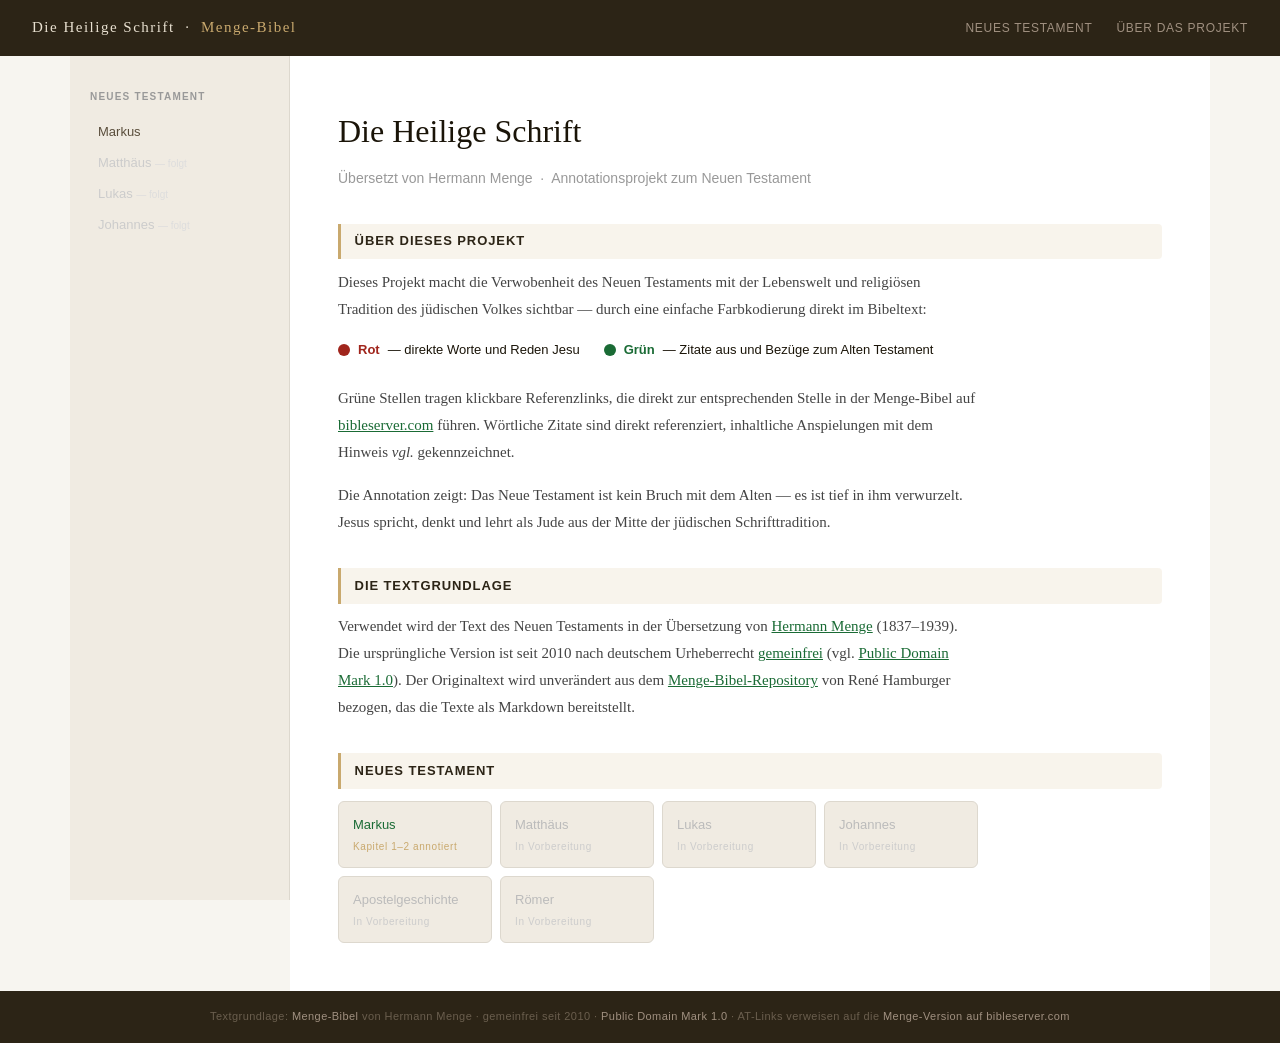
==== index.html @ 8e04f8ec "Update translation and copyright information in index.html" ====
<!DOCTYPE html>
<html lang="de">
<head>
  <meta charset="UTF-8">
  <meta name="viewport" content="width=device-width, initial-scale=1.0">
  <title>Menge-Bibel — Annotationsprojekt</title>
  <link rel="stylesheet" href="style.css">
</head>
<body>

<header class="site-header">
  <a class="site-title" href="index.html">Die Heilige Schrift &nbsp;·&nbsp; <em>Menge-Bibel</em></a>
  <nav class="site-nav">
    <a href="#neues-testament">Neues Testament</a>
    <a href="#ueber">Über das Projekt</a>
  </nav>
</header>

<div class="layout">

  <aside class="sidebar-nav">
    <h4>Neues Testament</h4>
    <ul class="book-list">
      <li><a href="kapitel.html?buch=markus&kapitel=1">Markus</a></li>
      <li style="color:#ccc; font-family:-apple-system,sans-serif; font-size:13px; padding:4px 8px;">Matthäus <span style="font-size:10px; color:#ddd;">— folgt</span></li>
      <li style="color:#ccc; font-family:-apple-system,sans-serif; font-size:13px; padding:4px 8px;">Lukas <span style="font-size:10px; color:#ddd;">— folgt</span></li>
      <li style="color:#ccc; font-family:-apple-system,sans-serif; font-size:13px; padding:4px 8px;">Johannes <span style="font-size:10px; color:#ddd;">— folgt</span></li>
    </ul>
  </aside>

  <main class="index-content">

    <h1>Die Heilige Schrift</h1>
    <p class="untertitel">Übersetzt von Hermann Menge &nbsp;·&nbsp; Annotationsprojekt zum Neuen Testament</p>

    <div class="abschnitt-kopf" id="ueber">Über dieses Projekt</div>

    <p>Dieses Projekt macht die Verwobenheit des Neuen Testaments mit der Lebenswelt
    und religiösen Tradition des jüdischen Volkes sichtbar — durch eine einfache
    Farbkodierung direkt im Bibeltext:</p>

    <div style="display:flex; gap:1.5rem; flex-wrap:wrap; margin:1rem 0 1.5rem; font-family:-apple-system,sans-serif; font-size:13px;">
      <span style="display:flex; align-items:center; gap:8px;">
        <span style="width:12px;height:12px;border-radius:50%;background:#a0251c;flex-shrink:0;"></span>
        <strong style="color:#a0251c;">Rot</strong> — direkte Worte und Reden Jesu
      </span>
      <span style="display:flex; align-items:center; gap:8px;">
        <span style="width:12px;height:12px;border-radius:50%;background:#1a6b35;flex-shrink:0;"></span>
        <strong style="color:#1a6b35;">Grün</strong> — Zitate aus und Bezüge zum Alten Testament
      </span>
    </div>

    <p>Grüne Stellen tragen klickbare Referenzlinks, die direkt zur entsprechenden
    Stelle in der Menge-Bibel auf
    <a href="https://www.bibleserver.com/MENG" target="_blank">bibleserver.com</a>
    führen. Wörtliche Zitate sind direkt referenziert, inhaltliche Anspielungen
    mit dem Hinweis <em>vgl.</em> gekennzeichnet.</p>

    <p>Die Annotation zeigt: Das Neue Testament ist kein Bruch mit dem Alten —
    es ist tief in ihm verwurzelt. Jesus spricht, denkt und lehrt als Jude
    aus der Mitte der jüdischen Schrifttradition.</p>

    <div class="abschnitt-kopf">Die Textgrundlage</div>

    <p>Verwendet wird der Text des Neuen Testaments in der Übersetzung von
    <a href="https://de.wikipedia.org/wiki/Hermann_Menge#Die_Menge-Bibel" target="_blank">Hermann Menge</a>
    (1837–1939). Die ursprüngliche Version ist seit 2010 nach deutschem Urheberrecht
    <a href="https://help.eduki.com/hc/de/articles/4403780887058-Welche-Bibeltexte-darf-ich-in-meinen-Materialien-verwenden" target="_blank">gemeinfrei</a>
    (vgl. <a href="https://creativecommons.org/publicdomain/mark/1.0/deed.de" target="_blank">Public Domain Mark 1.0</a>).
    Der Originaltext wird unverändert aus dem
    <a href="https://github.com/renehamburger/Menge-Bibel" target="_blank">Menge-Bibel-Repository</a>
    von René Hamburger bezogen, das die Texte als Markdown bereitstellt.</p>

    <div class="abschnitt-kopf" id="neues-testament">Neues Testament</div>

    <div class="buch-grid">
      <a class="buch-karte" href="kapitel.html?buch=markus&kapitel=1">
        Markus
        <span>Kapitel 1–2 annotiert</span>
      </a>
      <div class="buch-karte bald">
        Matthäus
        <span>In Vorbereitung</span>
      </div>
      <div class="buch-karte bald">
        Lukas
        <span>In Vorbereitung</span>
      </div>
      <div class="buch-karte bald">
        Johannes
        <span>In Vorbereitung</span>
      </div>
      <div class="buch-karte bald">
        Apostelgeschichte
        <span>In Vorbereitung</span>
      </div>
      <div class="buch-karte bald">
        Römer
        <span>In Vorbereitung</span>
      </div>
    </div>

  </main>

</div>

<footer class="site-footer">
  Textgrundlage: <a href="https://github.com/renehamburger/Menge-Bibel" target="_blank">Menge-Bibel</a>
  von Hermann Menge · gemeinfrei seit 2010 ·
  <a href="https://creativecommons.org/publicdomain/mark/1.0/deed.de" target="_blank">Public Domain Mark 1.0</a>
  · AT-Links verweisen auf die
  <a href="https://www.bibleserver.com/MENG" target="_blank">Menge-Version auf bibleserver.com</a>
</footer>

</body>
</html>
---- style.css ----
/* ============================================================
   Menge-Bibel Annotationsprojekt — Zentrales Stylesheet
   Farben hier ändern wirkt auf alle Seiten gleichzeitig.
   ============================================================ */

/* --- Grundfarben & Annotationen --- */
:root {
  --farbe-jesus:       #a0251c;
  --farbe-jesus-bg:    rgba(160, 37, 28, 0.07);
  --farbe-ot:          #1a6b35;
  --farbe-ot-bg:       rgba(26, 107, 53, 0.06);
  --farbe-seite:       #f7f5f0;
  --farbe-header:      #2c2416;
  --farbe-header-text: #e8e0d0;
  --farbe-gold:        #c9a96e;
  --farbe-text:        #1a1408;
  --farbe-sidebar:     #f0ebe2;
  --farbe-border:      #ddd8ce;
  --schrift-text:      Georgia, 'Times New Roman', serif;
  --schrift-ui:        -apple-system, BlinkMacSystemFont, 'Segoe UI', sans-serif;
}

/* --- Reset --- */
*, *::before, *::after { box-sizing: border-box; margin: 0; padding: 0; }
html { scroll-behavior: smooth; }
body {
  background: var(--farbe-seite);
  color: var(--farbe-text);
  font-family: var(--schrift-text);
  font-size: 16px;
  line-height: 1.7;
}

/* --- Header --- */
.site-header {
  background: var(--farbe-header);
  color: var(--farbe-header-text);
  padding: 0 2rem;
  height: 56px;
  display: flex;
  align-items: center;
  justify-content: space-between;
  position: sticky;
  top: 0;
  z-index: 100;
}
.site-title {
  font-family: var(--schrift-text);
  font-size: 15px;
  font-weight: normal;
  letter-spacing: 0.1em;
  color: var(--farbe-header-text);
  text-decoration: none;
}
.site-title em { color: var(--farbe-gold); font-style: normal; }
.site-nav { display: flex; gap: 1.5rem; }
.site-nav a {
  font-family: var(--schrift-ui);
  font-size: 12px;
  color: #a09080;
  text-decoration: none;
  letter-spacing: 0.06em;
  text-transform: uppercase;
}
.site-nav a:hover { color: var(--farbe-header-text); }

/* --- Layout --- */
.layout {
  display: grid;
  grid-template-columns: 220px 1fr 200px;
  max-width: 1140px;
  margin: 0 auto;
  min-height: calc(100vh - 56px - 52px);
}

/* --- Linke Sidebar (Buchnavigation) --- */
.sidebar-nav {
  background: var(--farbe-sidebar);
  border-right: 1px solid var(--farbe-border);
  padding: 2rem 1.25rem;
  position: sticky;
  top: 56px;
  height: calc(100vh - 56px);
  overflow-y: auto;
}
.sidebar-nav h4 {
  font-family: var(--schrift-ui);
  font-size: 10px;
  letter-spacing: 0.12em;
  text-transform: uppercase;
  color: #999;
  margin-bottom: 0.75rem;
  margin-top: 1.25rem;
}
.sidebar-nav h4:first-child { margin-top: 0; }
.book-list { list-style: none; }
.book-list li { margin-bottom: 1px; }
.book-list a {
  font-family: var(--schrift-ui);
  font-size: 13px;
  color: #5a4e3c;
  text-decoration: none;
  display: block;
  padding: 4px 8px;
  border-radius: 4px;
}
.book-list a:hover { background: #e0d8cc; }
.book-list a.aktiv {
  background: var(--farbe-header);
  color: var(--farbe-header-text);
}
.kapitel-liste {
  list-style: none;
  padding-left: 12px;
  margin: 2px 0 4px;
}
.kapitel-liste a {
  font-size: 12px;
  color: #999;
  padding: 2px 8px;
}
.kapitel-liste a:hover { background: #e0d8cc; color: #5a4e3c; }
.kapitel-liste a.aktiv {
  background: rgba(201,169,110,0.15);
  color: #5a4e3c;
  font-weight: 500;
}

/* --- Hauptinhalt (Kapitelseite) --- */
.main-content {
  background: #fff;
  padding: 2.5rem 3rem;
  border-right: 1px solid var(--farbe-border);
  max-width: 720px;
}

.kapitel-header {
  margin-bottom: 2rem;
  padding-bottom: 1.5rem;
  border-bottom: 1px solid var(--farbe-border);
}
.kapitel-label {
  font-family: var(--schrift-ui);
  font-size: 11px;
  letter-spacing: 0.1em;
  text-transform: uppercase;
  color: var(--farbe-gold);
  margin-bottom: 0.4rem;
}
.kapitel-titel {
  font-size: 26px;
  font-weight: normal;
  color: var(--farbe-text);
  line-height: 1.3;
  margin-bottom: 0.4rem;
}
.kapitel-untertitel {
  font-family: var(--schrift-ui);
  font-size: 13px;
  color: #999;
  font-style: italic;
}

/* --- Legende --- */
.legende {
  display: flex;
  gap: 1.5rem;
  flex-wrap: wrap;
  padding: 0.5rem 0.9rem;
  background: #faf8f4;
  border: 1px solid var(--farbe-border);
  border-radius: 6px;
  margin-bottom: 2rem;
  font-family: var(--schrift-ui);
  font-size: 12px;
  color: #666;
}
.legende span { display: flex; align-items: center; gap: 6px; }
.punkt { width: 9px; height: 9px; border-radius: 50%; display: inline-block; flex-shrink: 0; }
.punkt-rot   { background: var(--farbe-jesus); }
.punkt-gruen { background: var(--farbe-ot); }

/* --- Bibeltext --- */
.bibeltext {
  font-size: 16px;
  line-height: 2;
  color: var(--farbe-text);
}
.bibeltext p { margin-bottom: 0.9rem; }

/* --- Abschnittsüberschriften (Kapitel + Index, einheitlich) --- */
.abschnitt-kopf {
  font-family: var(--schrift-ui);
  font-size: 13px;
  font-weight: 700;
  letter-spacing: 0.07em;
  text-transform: uppercase;
  color: var(--farbe-header);
  margin: 2rem 0 0.6rem;
  padding: 0.55rem 0.85rem;
  background: rgba(201, 169, 110, 0.13);
  border-left: 3px solid var(--farbe-gold);
  border-radius: 0 4px 4px 0;
  line-height: 1.4;
}
.abschnitt-titel {
  font-family: var(--schrift-ui);
  font-size: 14px;
  font-weight: 600;
  font-style: normal;
  color: #4a3f2f;
  margin: 2rem 0 0.5rem;
  padding: 0.35rem 0 0.35rem 0.85rem;
  border-left: 2px solid var(--farbe-gold);
  line-height: 1.4;
}

/* --- Versnummer --- */
.vn {
  font-family: var(--schrift-ui);
  font-size: 10px;
  font-weight: 600;
  vertical-align: super;
  color: #ccc;
  margin-right: 1px;
  user-select: none;
}

/* --- Fußnoten-Tooltip ---
   Kleine hochgestellte Markierung im Text; Tooltip via title-Attribut.
   Der Browser zeigt den title-Text beim Hover als nativen Tooltip.
   cursor:help signalisiert dem Leser, dass hier mehr Information wartet.
   ----------------------------------------------------------------- */
.fn {
  font-family: var(--schrift-ui);
  font-size: 10px;
  font-weight: 600;
  vertical-align: super;
  color: var(--farbe-gold);
  cursor: help;
  margin: 0 1px;
  user-select: none;
  border-bottom: 1px dotted var(--farbe-gold);
}

/* --- Farbmarkierungen --- */
.jesus {
  color: var(--farbe-jesus);
  background: var(--farbe-jesus-bg);
  border-radius: 2px;
  padding: 0 1px;
}
.at {
  color: var(--farbe-ot);
  background: var(--farbe-ot-bg);
  border-radius: 2px;
  padding: 0 1px;
}
.at a {
  color: var(--farbe-ot);
  font-family: var(--schrift-ui);
  font-size: 11px;
  text-decoration: none;
  border-bottom: 1px dotted var(--farbe-ot);
  margin-left: 3px;
  white-space: nowrap;
}
.at a:hover { border-bottom-style: solid; }

/* --- Rechte Sidebar (Inhaltsverzeichnis) --- */
.sidebar-toc {
  padding: 2rem 1.25rem;
  position: sticky;
  top: 56px;
  height: calc(100vh - 56px);
  overflow-y: auto;
}
.sidebar-toc h4 {
  font-family: var(--schrift-ui);
  font-size: 10px;
  letter-spacing: 0.12em;
  text-transform: uppercase;
  color: #999;
  margin-bottom: 0.75rem;
}
.toc-liste { list-style: none; }
.toc-liste li { margin-bottom: 4px; }
.toc-liste a {
  font-family: var(--schrift-ui);
  font-size: 12px;
  color: #999;
  text-decoration: none;
  display: block;
  line-height: 1.4;
  padding: 2px 0;
}
.toc-liste a:hover { color: var(--farbe-text); }
.toc-liste a.aktiv { color: var(--farbe-gold); }

.kapitel-nav {
  display: flex;
  gap: 8px;
  margin-top: 1.5rem;
}
.kapitel-nav a {
  font-family: var(--schrift-ui);
  font-size: 12px;
  color: #888;
  text-decoration: none;
  padding: 5px 10px;
  border: 1px solid var(--farbe-border);
  border-radius: 4px;
  background: #fff;
}
.kapitel-nav a:hover { background: var(--farbe-sidebar); }

/* --- Footer --- */
.site-footer {
  background: var(--farbe-header);
  color: #6a5e4e;
  text-align: center;
  padding: 1rem 2rem;
  font-family: var(--schrift-ui);
  font-size: 11px;
  letter-spacing: 0.04em;
  line-height: 1.8;
}
.site-footer a { color: #a09080; text-decoration: none; }
.site-footer a:hover { color: var(--farbe-header-text); }

/* --- Index-Seite --- */
.index-content {
  background: #fff;
  padding: 3rem;
  grid-column: 2 / 4;
}
.index-content h1 {
  font-size: 32px;
  font-weight: normal;
  margin-bottom: 0.5rem;
  color: var(--farbe-text);
}
.index-content .untertitel {
  font-family: var(--schrift-ui);
  font-size: 14px;
  color: #999;
  margin-bottom: 2rem;
}
.index-content p {
  font-size: 15px;
  line-height: 1.8;
  color: #444;
  max-width: 640px;
  margin-bottom: 1rem;
}
.index-content a { color: var(--farbe-ot); }
.buch-grid {
  display: grid;
  grid-template-columns: repeat(auto-fill, minmax(140px, 1fr));
  gap: 8px;
  margin-top: 0.75rem;
  max-width: 640px;
}
.buch-karte {
  display: block;
  padding: 12px 14px;
  background: var(--farbe-sidebar);
  border: 1px solid var(--farbe-border);
  border-radius: 6px;
  text-decoration: none;
  font-family: var(--schrift-ui);
  font-size: 13px;
  color: #5a4e3c;
}
.buch-karte:hover { background: #e0d8cc; }
.buch-karte.bald {
  color: #bbb;
  cursor: default;
  pointer-events: none;
}
.buch-karte span {
  display: block;
  font-size: 10px;
  color: var(--farbe-gold);
  margin-top: 2px;
  letter-spacing: 0.06em;
}
.buch-karte.bald span { color: #ccc; }

/* --- Responsive --- */
@media (max-width: 900px) {
  .layout { grid-template-columns: 1fr; }
  .sidebar-nav, .sidebar-toc { display: none; }
  .main-content { padding: 1.5rem; border: none; }
  .index-content { grid-column: 1; padding: 1.5rem; }
}
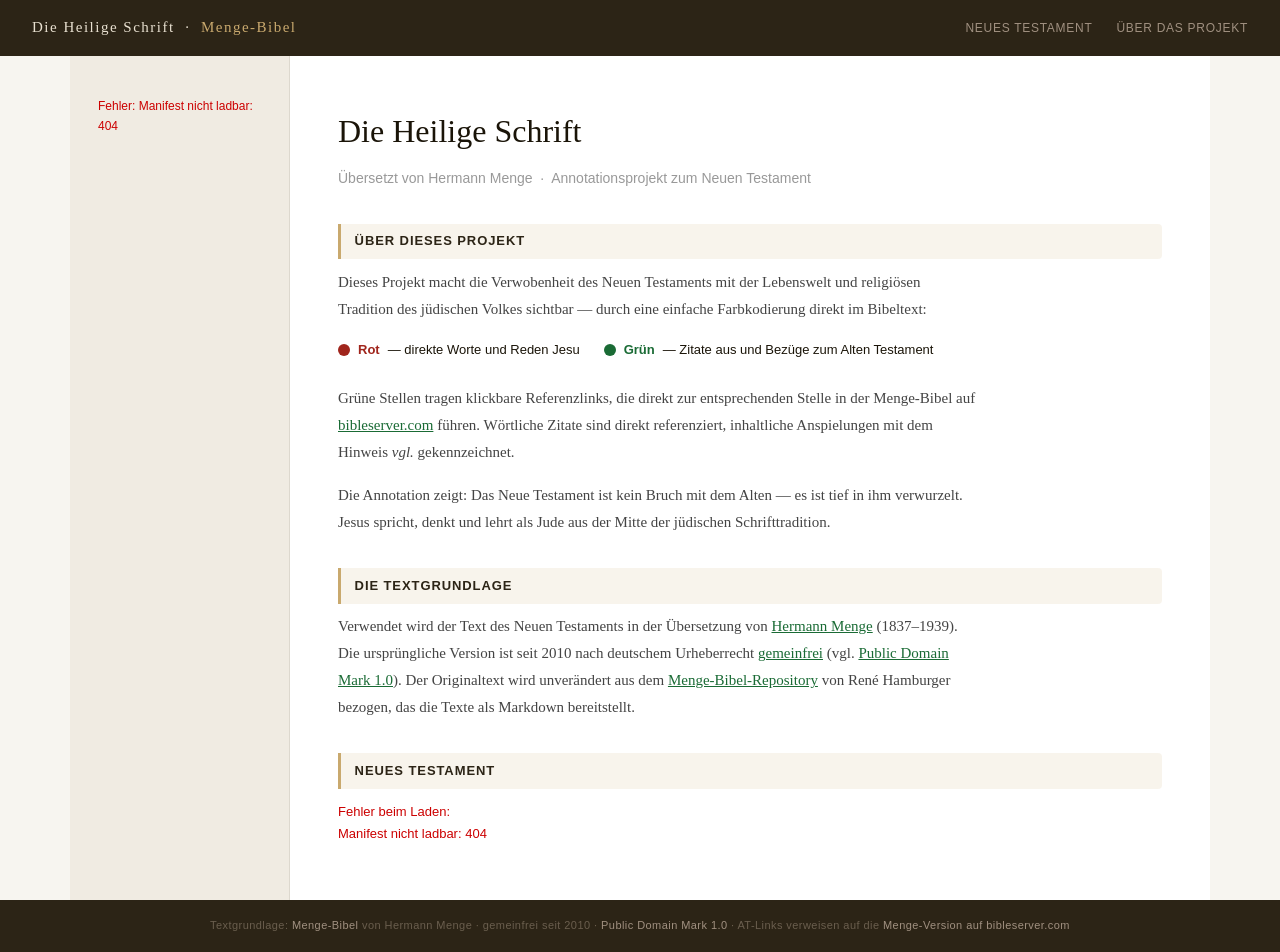
==== commit b6d151f2: "Dynamic book lists from available annotations" ====
--- a/index.html
+++ b/index.html
@@ -18,14 +18,8 @@
 
 <div class="layout">
 
-  <aside class="sidebar-nav">
-    <h4>Neues Testament</h4>
-    <ul class="book-list">
-      <li><a href="kapitel.html?buch=markus&kapitel=1">Markus</a></li>
-      <li style="color:#ccc; font-family:-apple-system,sans-serif; font-size:13px; padding:4px 8px;">Matthäus <span style="font-size:10px; color:#ddd;">— folgt</span></li>
-      <li style="color:#ccc; font-family:-apple-system,sans-serif; font-size:13px; padding:4px 8px;">Lukas <span style="font-size:10px; color:#ddd;">— folgt</span></li>
-      <li style="color:#ccc; font-family:-apple-system,sans-serif; font-size:13px; padding:4px 8px;">Johannes <span style="font-size:10px; color:#ddd;">— folgt</span></li>
-    </ul>
+  <aside class="sidebar-nav" id="sidebar-nav">
+    <div style="font-family:var(--schrift-ui);font-size:13px;color:#bbb;padding:8px;">Lädt…</div>
   </aside>
 
   <main class="index-content">
@@ -73,31 +67,8 @@
 
     <div class="abschnitt-kopf" id="neues-testament">Neues Testament</div>
 
-    <div class="buch-grid">
-      <a class="buch-karte" href="kapitel.html?buch=markus&kapitel=1">
-        Markus
-        <span>Kapitel 1–2 annotiert</span>
-      </a>
-      <div class="buch-karte bald">
-        Matthäus
-        <span>In Vorbereitung</span>
-      </div>
-      <div class="buch-karte bald">
-        Lukas
-        <span>In Vorbereitung</span>
-      </div>
-      <div class="buch-karte bald">
-        Johannes
-        <span>In Vorbereitung</span>
-      </div>
-      <div class="buch-karte bald">
-        Apostelgeschichte
-        <span>In Vorbereitung</span>
-      </div>
-      <div class="buch-karte bald">
-        Römer
-        <span>In Vorbereitung</span>
-      </div>
+    <div class="buch-grid" id="buch-grid">
+      <div style="font-family:var(--schrift-ui);font-size:13px;color:#bbb;">Lädt…</div>
     </div>
 
   </main>
@@ -112,5 +83,82 @@
   <a href="https://www.bibleserver.com/MENG" target="_blank">Menge-Version auf bibleserver.com</a>
 </footer>
 
+<script>
+// NT-Bücher in kanonischer Reihenfolge — alle, die noch nicht im Manifest sind,
+// erscheinen als "In Vorbereitung"-Karten im Grid (aber nicht in der Sidebar).
+const NT_KANON = [
+  "Matthäus", "Markus", "Lukas", "Johannes", "Apostelgeschichte",
+  "Römer", "1. Korinther", "2. Korinther", "Galater", "Epheser",
+  "Philipper", "Kolosser", "1. Thessalonicher", "2. Thessalonicher",
+  "1. Timotheus", "2. Timotheus", "Titus", "Philemon",
+  "Hebräer", "Jakobus", "1. Petrus", "2. Petrus",
+  "1. Johannes", "2. Johannes", "3. Johannes", "Judas", "Offenbarung"
+];
+
+async function ladeIndex() {
+  try {
+    const res = await fetch("annotationen/manifest.json");
+    if (!res.ok) throw new Error(`Manifest nicht ladbar: ${res.status}`);
+    const manifest = await res.json();
+
+    // Lookup: Buch-Name → Manifest-Eintrag (für schnellen Zugriff im Grid)
+    const verfuegbar = {};
+    for (const b of manifest.buecher) {
+      verfuegbar[b.name] = b;
+    }
+
+    // ── Sidebar: nur verfügbare Bücher, in Manifest-Reihenfolge ──
+    let sidebarHtml = '<h4>Neues Testament</h4><ul class="book-list">';
+    for (const buch of manifest.buecher) {
+      const erstesKapitel = buch.kapitel[0];
+      sidebarHtml += `<li><a href="kapitel.html?buch=${buch.id}&kapitel=${erstesKapitel}">${buch.name}</a></li>`;
+    }
+    sidebarHtml += '</ul>';
+    document.getElementById("sidebar-nav").innerHTML = sidebarHtml;
+
+    // ── Buch-Grid: verfügbare Bücher in Manifest-Reihenfolge, dann Rest als "bald" ──
+    // Reihenfolge: erst alle Manifest-Bücher, dann NT-Kanon-Rest (noch nicht im Manifest)
+    let gridHtml = '';
+
+    // Verfügbare Bücher (exakt in Manifest-Reihenfolge)
+    for (const buch of manifest.buecher) {
+      const erstesKapitel = buch.kapitel[0];
+      const letztes = buch.kapitel[buch.kapitel.length - 1];
+      const anzahl = buch.kapitel.length;
+      const label = anzahl === 1
+        ? `Kapitel ${erstesKapitel} annotiert`
+        : `Kapitel ${erstesKapitel}–${letztes} annotiert`;
+      gridHtml += `
+        <a class="buch-karte" href="kapitel.html?buch=${buch.id}&kapitel=${erstesKapitel}">
+          ${buch.name}
+          <span>${label}</span>
+        </a>`;
+    }
+
+    // Noch nicht verfügbare NT-Bücher (in kanonischer Reihenfolge)
+    for (const name of NT_KANON) {
+      if (!verfuegbar[name]) {
+        gridHtml += `
+        <div class="buch-karte bald">
+          ${name}
+          <span>In Vorbereitung</span>
+        </div>`;
+      }
+    }
+
+    document.getElementById("buch-grid").innerHTML = gridHtml;
+
+  } catch (err) {
+    document.getElementById("sidebar-nav").innerHTML =
+      `<div style="font-family:var(--schrift-ui);font-size:12px;color:#c00;padding:8px;">Fehler: ${err.message}</div>`;
+    document.getElementById("buch-grid").innerHTML =
+      `<div style="font-family:var(--schrift-ui);font-size:13px;color:#c00;">Fehler beim Laden: ${err.message}</div>`;
+    console.error(err);
+  }
+}
+
+ladeIndex();
+</script>
+
 </body>
 </html>
--- a/style.css
+++ b/style.css
@@ -233,7 +233,7 @@
    ----------------------------------------------------------------- */
 .fn {
   font-family: var(--schrift-ui);
-  font-size: 10px;
+  font-size: 16px;
   font-weight: 600;
   vertical-align: super;
   color: var(--farbe-gold);
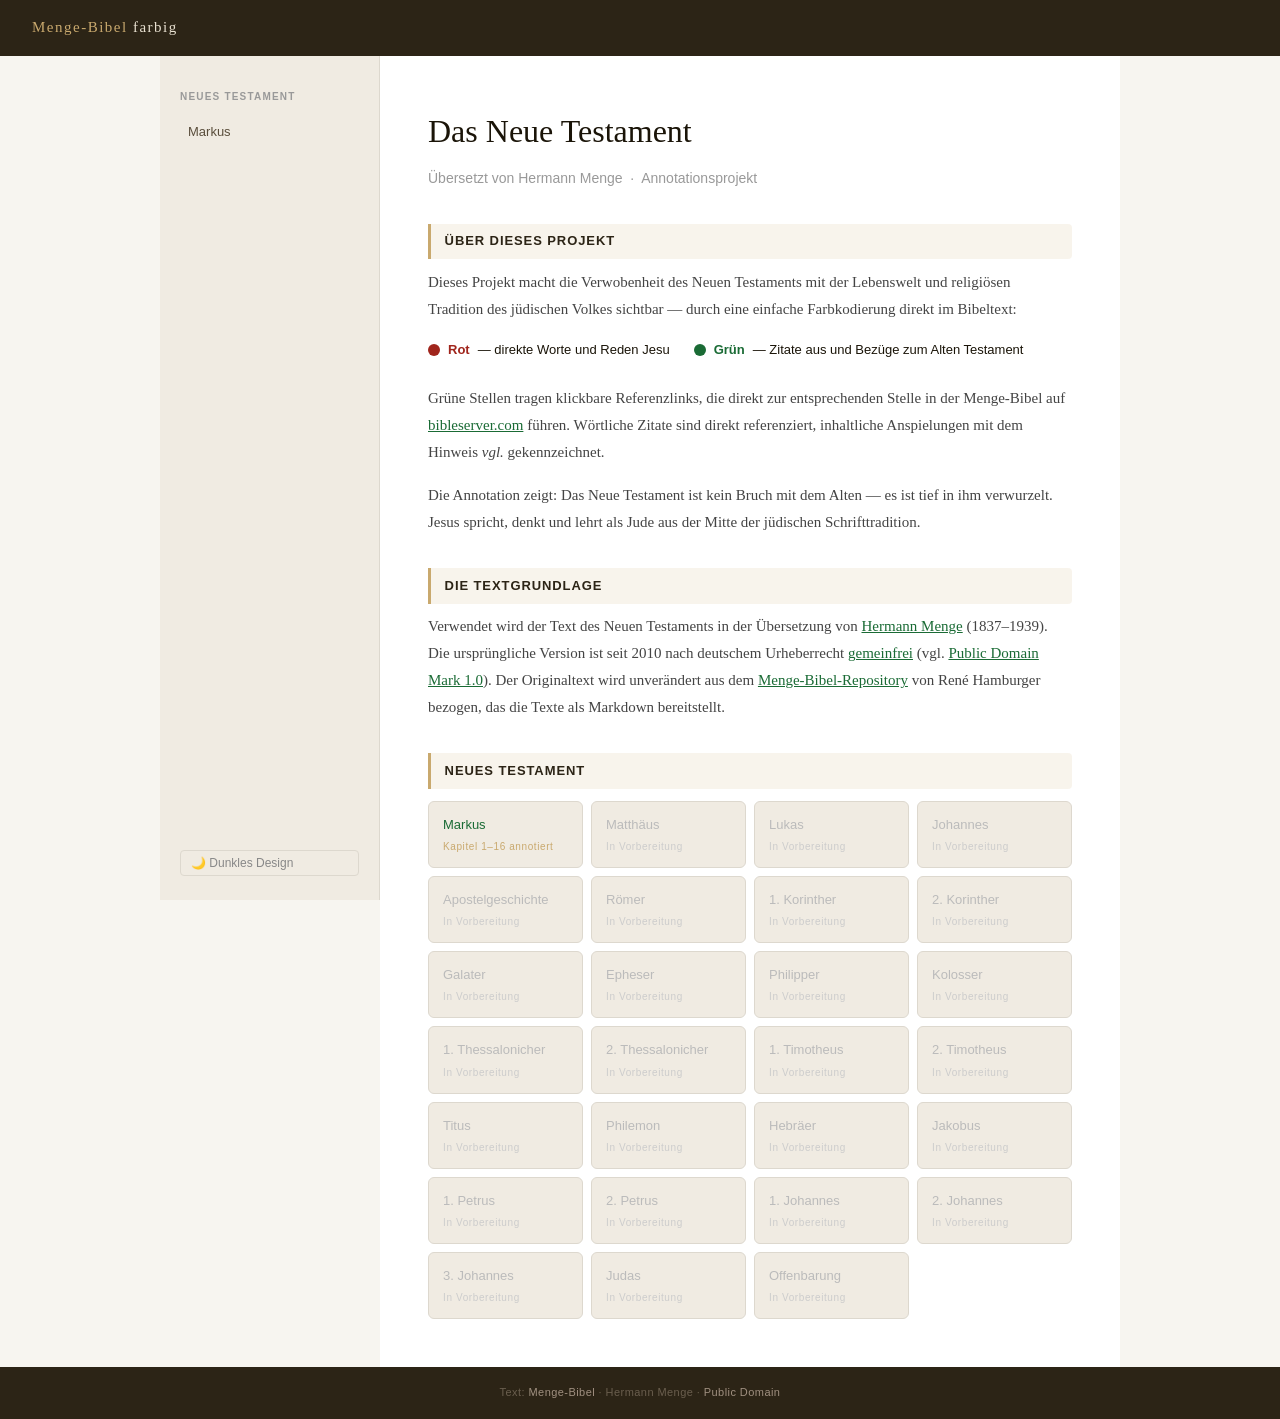
==== commit 7cc56250: "feat(ui): warm-refined redesign mit Dark Mode und Mobile-Support - 2-spaltiges Layout (rechte TOC-Si" ====
--- a/index.html
+++ b/index.html
@@ -9,12 +9,13 @@
 <body>
 
 <header class="site-header">
-  <a class="site-title" href="index.html">Die Heilige Schrift &nbsp;·&nbsp; <em>Menge-Bibel</em></a>
-  <nav class="site-nav">
-    <a href="#neues-testament">Neues Testament</a>
-    <a href="#ueber">Über das Projekt</a>
-  </nav>
+  <a class="site-title" href="index.html"><em>Menge-Bibel</em> farbig</a>
+  <div class="header-mobile-actions">
+    <button class="hamburger-btn" onclick="toggleSidebar()" aria-label="Navigation">☰</button>
+    <button class="theme-btn-mobile" onclick="toggleTheme()" aria-label="Design umschalten">☀️</button>
+  </div>
 </header>
+<div class="sidebar-overlay" id="sidebar-overlay" onclick="toggleSidebar()"></div>
 
 <div class="layout">
 
@@ -24,8 +25,8 @@
 
   <main class="index-content">
 
-    <h1>Die Heilige Schrift</h1>
-    <p class="untertitel">Übersetzt von Hermann Menge &nbsp;·&nbsp; Annotationsprojekt zum Neuen Testament</p>
+    <h1>Das Neue Testament</h1>
+    <p class="untertitel">Übersetzt von Hermann Menge &nbsp;·&nbsp; Annotationsprojekt</p>
 
     <div class="abschnitt-kopf" id="ueber">Über dieses Projekt</div>
 
@@ -76,11 +77,7 @@
 </div>
 
 <footer class="site-footer">
-  Textgrundlage: <a href="https://github.com/renehamburger/Menge-Bibel" target="_blank">Menge-Bibel</a>
-  von Hermann Menge · gemeinfrei seit 2010 ·
-  <a href="https://creativecommons.org/publicdomain/mark/1.0/deed.de" target="_blank">Public Domain Mark 1.0</a>
-  · AT-Links verweisen auf die
-  <a href="https://www.bibleserver.com/MENG" target="_blank">Menge-Version auf bibleserver.com</a>
+  Text: <a href="https://github.com/renehamburger/Menge-Bibel" target="_blank">Menge-Bibel</a> · Hermann Menge · <a href="https://creativecommons.org/publicdomain/mark/1.0/deed.de" target="_blank">Public Domain</a>
 </footer>
 
 <script>
@@ -114,6 +111,7 @@
       sidebarHtml += `<li><a href="kapitel.html?buch=${buch.id}&kapitel=${erstesKapitel}">${buch.name}</a></li>`;
     }
     sidebarHtml += '</ul>';
+    sidebarHtml += `<div class="theme-toggle"><button onclick="toggleTheme()" id="theme-btn">🌙 Dunkles Design</button></div>`;
     document.getElementById("sidebar-nav").innerHTML = sidebarHtml;
 
     // ── Buch-Grid: verfügbare Bücher in Manifest-Reihenfolge, dann Rest als "bald" ──
@@ -158,6 +156,31 @@
 }
 
 ladeIndex();
+
+function toggleTheme() {
+  const html = document.documentElement;
+  const isDark = html.getAttribute('data-theme') === 'dark';
+  html.setAttribute('data-theme', isDark ? 'light' : 'dark');
+  localStorage.setItem('theme', isDark ? 'light' : 'dark');
+  const btn = document.getElementById('theme-btn');
+  if (btn) btn.textContent = isDark ? '🌙 Dunkles Design' : '☀️ Helles Design';
+}
+
+function toggleSidebar() {
+  const sidebar = document.getElementById('sidebar-nav');
+  const overlay = document.getElementById('sidebar-overlay');
+  const isOpen = sidebar.classList.toggle('open');
+  overlay.classList.toggle('active', isOpen);
+  document.body.style.overflow = isOpen ? 'hidden' : '';
+}
+
+// Theme beim Laden wiederherstellen
+(function() {
+  const saved = localStorage.getItem('theme');
+  if (saved === 'dark') {
+    document.documentElement.setAttribute('data-theme', 'dark');
+  }
+})();
 </script>
 
 </body>
--- a/style.css
+++ b/style.css
@@ -1,5 +1,5 @@
 /* ============================================================
-   Menge-Bibel Annotationsprojekt — Zentrales Stylesheet
+   Menge-Bibel Annotationsprojekt — Warm Refined
    Farben hier ändern wirkt auf alle Seiten gleichzeitig.
    ============================================================ */
 
@@ -53,7 +53,7 @@
   text-decoration: none;
 }
 .site-title em { color: var(--farbe-gold); font-style: normal; }
-.site-nav { display: flex; gap: 1.5rem; }
+.site-nav { display: flex; gap: 1.5rem; align-items: center; }
 .site-nav a {
   font-family: var(--schrift-ui);
   font-size: 12px;
@@ -64,11 +64,11 @@
 }
 .site-nav a:hover { color: var(--farbe-header-text); }
 
-/* --- Layout --- */
+/* --- Layout (2-spaltig) --- */
 .layout {
   display: grid;
-  grid-template-columns: 220px 1fr 200px;
-  max-width: 1140px;
+  grid-template-columns: 220px 1fr;
+  max-width: 960px;
   margin: 0 auto;
   min-height: calc(100vh - 56px - 52px);
 }
@@ -77,7 +77,7 @@
 .sidebar-nav {
   background: var(--farbe-sidebar);
   border-right: 1px solid var(--farbe-border);
-  padding: 2rem 1.25rem;
+  padding: 2rem 1.25rem 4rem;
   position: sticky;
   top: 56px;
   height: calc(100vh - 56px);
@@ -109,35 +109,17 @@
   background: var(--farbe-header);
   color: var(--farbe-header-text);
 }
-.kapitel-liste {
-  list-style: none;
-  padding-left: 12px;
-  margin: 2px 0 4px;
-}
-.kapitel-liste a {
-  font-size: 12px;
-  color: #999;
-  padding: 2px 8px;
-}
-.kapitel-liste a:hover { background: #e0d8cc; color: #5a4e3c; }
-.kapitel-liste a.aktiv {
-  background: rgba(201,169,110,0.15);
-  color: #5a4e3c;
-  font-weight: 500;
-}
 
 /* --- Hauptinhalt (Kapitelseite) --- */
 .main-content {
   background: #fff;
   padding: 2.5rem 3rem;
-  border-right: 1px solid var(--farbe-border);
   max-width: 720px;
+  min-width: 0; /* Grid-Overflow-Fix */
 }
 
 .kapitel-header {
-  margin-bottom: 2rem;
-  padding-bottom: 1.5rem;
-  border-bottom: 1px solid var(--farbe-border);
+  margin-bottom: 1.5rem;
 }
 .kapitel-label {
   font-family: var(--schrift-ui);
@@ -152,14 +134,29 @@
   font-weight: normal;
   color: var(--farbe-text);
   line-height: 1.3;
-  margin-bottom: 0.4rem;
-}
-.kapitel-untertitel {
+}
+
+/* --- Kapitel-Navigation (inline im Hauptinhalt) --- */
+.kapitel-nav-inline {
+  display: flex;
+  justify-content: space-between;
+  align-items: center;
+  margin: 1.5rem 0;
+  padding: 0.75rem 0;
+  border-top: 1px solid var(--farbe-border);
+  border-bottom: 1px solid var(--farbe-border);
+}
+.kapitel-nav-inline a {
   font-family: var(--schrift-ui);
   font-size: 13px;
-  color: #999;
-  font-style: italic;
-}
+  color: #888;
+  text-decoration: none;
+  padding: 6px 12px;
+  border: 1px solid var(--farbe-border);
+  border-radius: 4px;
+  background: #fff;
+}
+.kapitel-nav-inline a:hover { background: var(--farbe-sidebar); color: var(--farbe-text); }
 
 /* --- Legende --- */
 .legende {
@@ -188,7 +185,7 @@
 }
 .bibeltext p { margin-bottom: 0.9rem; }
 
-/* --- Abschnittsüberschriften (Kapitel + Index, einheitlich) --- */
+/* --- Abschnittsüberschriften --- */
 .abschnitt-kopf {
   font-family: var(--schrift-ui);
   font-size: 13px;
@@ -207,7 +204,6 @@
   font-family: var(--schrift-ui);
   font-size: 14px;
   font-weight: 600;
-  font-style: normal;
   color: #4a3f2f;
   margin: 2rem 0 0.5rem;
   padding: 0.35rem 0 0.35rem 0.85rem;
@@ -226,21 +222,19 @@
   user-select: none;
 }
 
-/* --- Fußnoten-Tooltip ---
-   Kleine hochgestellte Markierung im Text; Tooltip via title-Attribut.
-   Der Browser zeigt den title-Text beim Hover als nativen Tooltip.
-   cursor:help signalisiert dem Leser, dass hier mehr Information wartet.
-   ----------------------------------------------------------------- */
+/* --- Fußnoten-Badge --- */
 .fn {
-  font-family: var(--schrift-ui);
-  font-size: 16px;
-  font-weight: 600;
-  vertical-align: super;
-  color: var(--farbe-gold);
+  display: inline-block;
+  font-size: 9px;
+  line-height: 1;
+  background: var(--farbe-gold);
+  color: #fff;
+  border-radius: 2px;
+  padding: 1px 3px;
+  vertical-align: 0.45em;
+  font-weight: 700;
   cursor: help;
-  margin: 0 1px;
   user-select: none;
-  border-bottom: 1px dotted var(--farbe-gold);
 }
 
 /* --- Farbmarkierungen --- */
@@ -267,52 +261,127 @@
 }
 .at a:hover { border-bottom-style: solid; }
 
-/* --- Rechte Sidebar (Inhaltsverzeichnis) --- */
-.sidebar-toc {
-  padding: 2rem 1.25rem;
-  position: sticky;
-  top: 56px;
-  height: calc(100vh - 56px);
-  overflow-y: auto;
-}
-.sidebar-toc h4 {
-  font-family: var(--schrift-ui);
-  font-size: 10px;
-  letter-spacing: 0.12em;
-  text-transform: uppercase;
-  color: #999;
-  margin-bottom: 0.75rem;
-}
-.toc-liste { list-style: none; }
-.toc-liste li { margin-bottom: 4px; }
-.toc-liste a {
-  font-family: var(--schrift-ui);
-  font-size: 12px;
-  color: #999;
-  text-decoration: none;
-  display: block;
-  line-height: 1.4;
-  padding: 2px 0;
-}
-.toc-liste a:hover { color: var(--farbe-text); }
-.toc-liste a.aktiv { color: var(--farbe-gold); }
-
-.kapitel-nav {
-  display: flex;
-  gap: 8px;
-  margin-top: 1.5rem;
-}
-.kapitel-nav a {
+/* --- AT-Begründungs-Tooltip --- */
+.at-tooltip-wrap {
+  position: relative;
+  display: inline;
+}
+.at-tooltip-text {
+  display: none;
+  position: absolute;
+  bottom: calc(100% + 6px);
+  left: 0;
+  background: var(--farbe-header);
+  color: var(--farbe-header-text);
+  font-family: var(--schrift-ui);
+  font-size: 11px;
+  font-style: normal;
+  line-height: 1.55;
+  padding: 6px 9px;
+  border-radius: 4px;
+  width: 240px;
+  white-space: normal;
+  z-index: 20;
+  pointer-events: none;
+  box-shadow: 0 2px 8px rgba(0,0,0,.25);
+}
+.at-tooltip-text::after {
+  content: '';
+  position: absolute;
+  bottom: -5px;
+  left: 14px;
+  width: 0; height: 0;
+  border-left: 5px solid transparent;
+  border-right: 5px solid transparent;
+  border-top: 5px solid var(--farbe-header);
+}
+.at-tooltip-autor {
+  color: var(--farbe-gold);
+  opacity: 0.7;
+  margin-left: 3px;
+}
+.at-tooltip-wrap:hover .at-tooltip-text,
+.at-tooltip-wrap.tooltip-offen .at-tooltip-text { display: block; }
+
+/* --- Dark-Mode-Toggle (Sidebar unten) --- */
+.theme-toggle {
+  position: absolute;
+  bottom: 1.5rem;
+  left: 1.25rem;
+  right: 1.25rem;
+}
+.theme-toggle button {
   font-family: var(--schrift-ui);
   font-size: 12px;
   color: #888;
-  text-decoration: none;
-  padding: 5px 10px;
+  background: none;
   border: 1px solid var(--farbe-border);
   border-radius: 4px;
-  background: #fff;
-}
-.kapitel-nav a:hover { background: var(--farbe-sidebar); }
+  padding: 5px 10px;
+  cursor: pointer;
+  width: 100%;
+  text-align: left;
+}
+.theme-toggle button:hover { color: var(--farbe-text); border-color: #888; }
+
+/* --- Mobile Header-Aktionen (Hamburger + Dark-Toggle) --- */
+.header-mobile-actions { display: none; }
+@media (max-width: 900px) {
+  .header-mobile-actions {
+    display: flex;
+    align-items: center;
+    gap: 4px;
+  }
+  .hamburger-btn,
+  .theme-btn-mobile {
+    background: none;
+    border: none;
+    color: #a09080;
+    font-size: 20px;
+    cursor: pointer;
+    padding: 4px 8px;
+    line-height: 1;
+  }
+  .hamburger-btn:hover,
+  .theme-btn-mobile:hover { color: var(--farbe-header-text); }
+}
+
+/* --- Sidebar-Overlay (Mobile) --- */
+.sidebar-overlay {
+  display: none;
+  position: fixed;
+  inset: 0;
+  background: rgba(0,0,0,0.4);
+  z-index: 49;
+}
+.sidebar-overlay.active { display: block; }
+
+/* --- Dark Mode --- */
+[data-theme="dark"] {
+  --farbe-seite:       #1a1612;
+  --farbe-header:      #0f0d0a;
+  --farbe-header-text: #d4c9b5;
+  --farbe-sidebar:     #211e19;
+  --farbe-border:      #3a3530;
+  --farbe-text:        #d4c9b5;
+  --farbe-gold:        #c9a96e;
+  --farbe-jesus:       #d4625a;
+  --farbe-jesus-bg:    rgba(212, 98, 90, 0.12);
+  --farbe-ot:          #4a9e6a;
+  --farbe-ot-bg:       rgba(74, 158, 106, 0.1);
+}
+[data-theme="dark"] .main-content,
+[data-theme="dark"] .index-content   { background: #1e1b16; }
+[data-theme="dark"] .kapitel-nav-inline a { background: #211e19; }
+[data-theme="dark"] .legende         { background: #211e19; }
+[data-theme="dark"] .abschnitt-kopf  {
+  color: var(--farbe-header-text);
+  background: rgba(201, 169, 110, 0.08);
+}
+[data-theme="dark"] .abschnitt-titel { color: #c4b89a; }
+[data-theme="dark"] .index-content p { color: #a89880; }
+[data-theme="dark"] .index-content h1 { color: var(--farbe-header-text); }
+[data-theme="dark"] .index-content .untertitel { color: #7a6e5e; }
 
 /* --- Footer --- */
 .site-footer {
@@ -332,7 +401,9 @@
 .index-content {
   background: #fff;
   padding: 3rem;
-  grid-column: 2 / 4;
+  grid-column: 2;
+  min-width: 0; /* Grid-Overflow-Fix */
+  overflow-wrap: break-word;
 }
 .index-content h1 {
   font-size: 32px;
@@ -356,10 +427,10 @@
 .index-content a { color: var(--farbe-ot); }
 .buch-grid {
   display: grid;
-  grid-template-columns: repeat(auto-fill, minmax(140px, 1fr));
+  grid-template-columns: repeat(auto-fill, minmax(min(140px, 100%), 1fr));
   gap: 8px;
   margin-top: 0.75rem;
-  max-width: 640px;
+  max-width: 100%;
 }
 .buch-karte {
   display: block;
@@ -373,11 +444,7 @@
   color: #5a4e3c;
 }
 .buch-karte:hover { background: #e0d8cc; }
-.buch-karte.bald {
-  color: #bbb;
-  cursor: default;
-  pointer-events: none;
-}
+.buch-karte.bald { color: #bbb; cursor: default; pointer-events: none; }
 .buch-karte span {
   display: block;
   font-size: 10px;
@@ -390,7 +457,15 @@
 /* --- Responsive --- */
 @media (max-width: 900px) {
   .layout { grid-template-columns: 1fr; }
-  .sidebar-nav, .sidebar-toc { display: none; }
-  .main-content { padding: 1.5rem; border: none; }
+  .sidebar-nav { display: none; }
+  .sidebar-nav.open {
+    display: block;
+    position: fixed;
+    top: 56px; left: 0; right: 0; bottom: 0;
+    z-index: 50;
+    overflow-y: auto;
+  }
+  .main-content { padding: 1.5rem; border: none; max-width: 100%; }
   .index-content { grid-column: 1; padding: 1.5rem; }
-}
+  .theme-toggle { display: none; } /* Im Header-Button bereits vorhanden */
+}
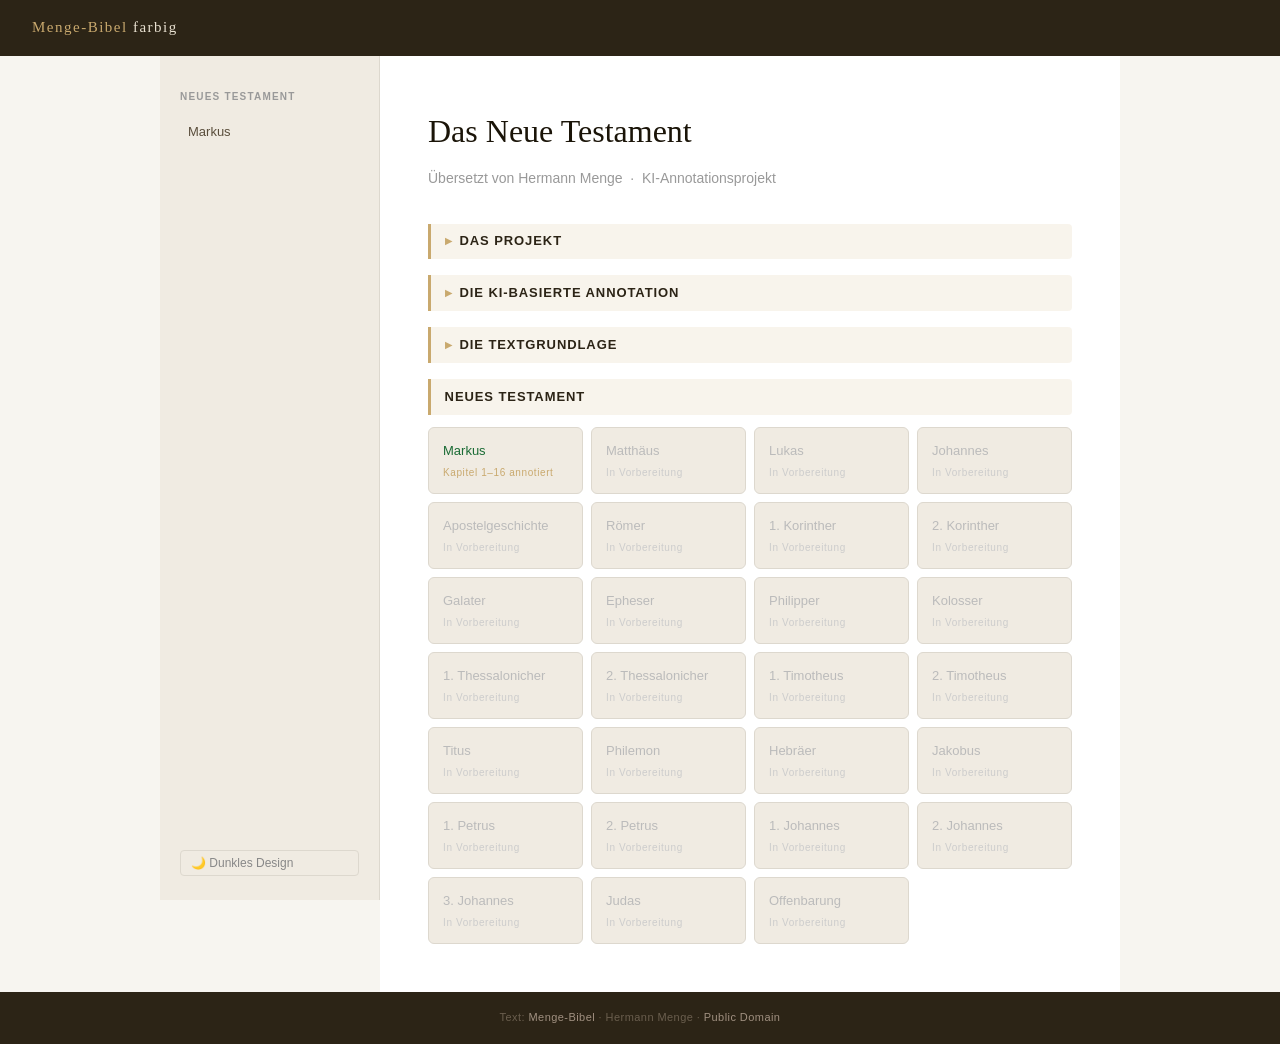
==== commit 73b089b7: "feat(homepage): neuer Projekttext mit aufklappbaren Abschnitten - Drei aufklappbare Abschnitte: Das " ====
--- a/index.html
+++ b/index.html
@@ -26,45 +26,96 @@
   <main class="index-content">
 
     <h1>Das Neue Testament</h1>
-    <p class="untertitel">Übersetzt von Hermann Menge &nbsp;·&nbsp; Annotationsprojekt</p>
-
-    <div class="abschnitt-kopf" id="ueber">Über dieses Projekt</div>
-
-    <p>Dieses Projekt macht die Verwobenheit des Neuen Testaments mit der Lebenswelt
-    und religiösen Tradition des jüdischen Volkes sichtbar — durch eine einfache
-    Farbkodierung direkt im Bibeltext:</p>
-
-    <div style="display:flex; gap:1.5rem; flex-wrap:wrap; margin:1rem 0 1.5rem; font-family:-apple-system,sans-serif; font-size:13px;">
-      <span style="display:flex; align-items:center; gap:8px;">
-        <span style="width:12px;height:12px;border-radius:50%;background:#a0251c;flex-shrink:0;"></span>
-        <strong style="color:#a0251c;">Rot</strong> — direkte Worte und Reden Jesu
-      </span>
-      <span style="display:flex; align-items:center; gap:8px;">
-        <span style="width:12px;height:12px;border-radius:50%;background:#1a6b35;flex-shrink:0;"></span>
-        <strong style="color:#1a6b35;">Grün</strong> — Zitate aus und Bezüge zum Alten Testament
-      </span>
-    </div>
-
-    <p>Grüne Stellen tragen klickbare Referenzlinks, die direkt zur entsprechenden
-    Stelle in der Menge-Bibel auf
-    <a href="https://www.bibleserver.com/MENG" target="_blank">bibleserver.com</a>
-    führen. Wörtliche Zitate sind direkt referenziert, inhaltliche Anspielungen
-    mit dem Hinweis <em>vgl.</em> gekennzeichnet.</p>
-
-    <p>Die Annotation zeigt: Das Neue Testament ist kein Bruch mit dem Alten —
-    es ist tief in ihm verwurzelt. Jesus spricht, denkt und lehrt als Jude
-    aus der Mitte der jüdischen Schrifttradition.</p>
-
-    <div class="abschnitt-kopf">Die Textgrundlage</div>
-
-    <p>Verwendet wird der Text des Neuen Testaments in der Übersetzung von
-    <a href="https://de.wikipedia.org/wiki/Hermann_Menge#Die_Menge-Bibel" target="_blank">Hermann Menge</a>
-    (1837–1939). Die ursprüngliche Version ist seit 2010 nach deutschem Urheberrecht
-    <a href="https://help.eduki.com/hc/de/articles/4403780887058-Welche-Bibeltexte-darf-ich-in-meinen-Materialien-verwenden" target="_blank">gemeinfrei</a>
-    (vgl. <a href="https://creativecommons.org/publicdomain/mark/1.0/deed.de" target="_blank">Public Domain Mark 1.0</a>).
-    Der Originaltext wird unverändert aus dem
-    <a href="https://github.com/renehamburger/Menge-Bibel" target="_blank">Menge-Bibel-Repository</a>
-    von René Hamburger bezogen, das die Texte als Markdown bereitstellt.</p>
+    <p class="untertitel">Übersetzt von Hermann Menge &nbsp;·&nbsp; KI-Annotationsprojekt</p>
+
+    <details class="abschnitt-details" id="ueber">
+      <summary class="abschnitt-kopf">Das Projekt</summary>
+      <div class="abschnitt-details-inhalt">
+        <p>Als der eine ewige Gott sich unbegreiflicherweise entschied, Mensch zu werden, tat er
+        dies nicht zu irgendeiner Zeit und an irgendeinem Ort. Er war nicht nur darauf angewiesen,
+        eine Sprache zu finden, mit der er sein Anliegen den Menschen begreiflich machen konnte,
+        sondern auch darauf, auf Menschen zu treffen, die für dieses Anliegen Verständnis haben
+        könnten. Menschen, die seit vielen Generationen ein Bewusstsein pflegten von göttlicher
+        Heiligkeit und den Verstrickungen menschlicher Fehlbarkeit, von Schuld und Sühne,
+        Gerechtigkeit und Vergebung, die einen messianischen Erlöser bereits erwarteten. Und so
+        entschied er sich für das Volk Abrahams, Isaaks und Jakobs, des Königs Davids und der
+        Propheten, das Volk, mit dem er seine Geschichte mit den Menschen begonnen hatte und mit
+        dem er sich seit Jahrhunderten in einer spannungsvollen „On-Off-Liebesbeziehung" verstrickt
+        hatte, wie sie das Alte Testament ausführlich bezeugt.</p>
+
+        <p>So sprachen der Messias Jesus und seine ersten Nachfolger in die jüdische Lebenswelt
+        dieser Zeit hinein, geprägt von religiösen Traditionen und intensivem Studium unseres
+        heutigen Alten Testaments, in der das Gesagte unmittelbar vor diesem Hintergrund verstanden
+        und assoziiert wurde. Die Evangelien beschreiben, wie einerseits auf alttestamentliche
+        Texte häufig direkt Bezug genommen wird, andererseits manche jüdischen Bräuche für die
+        neutestamentlichen Leser auch schon erklärungsbedürftig geworden waren. Wieviel schwieriger
+        ist es für heutige nicht-jüdische Leser ohne jeden Bezug zu dieser damaligen Lebenswelt,
+        die Bücher des Neuen Testaments vor ihrem alttestamentlich-jüdischen Hintergrund so zu
+        verstehen, wie es die jüdischen Zeitzeugen damals taten.</p>
+
+        <p>Daher verfolgt dieses Projekt ein doppeltes Ziel: Zum einen Jesus und die Sprecher und
+        Autoren des Neuen Testaments in ihrer jüdischen Umwelt als Menschen ihrer Zeit uns heute
+        näher zu bringen, zum anderen heutigen Lesern eine Schicht von Verständnis neutestamentlicher
+        Texte zu eröffnen, das auf einer Alltagspräsenz alttestamentlicher Traditionen fußt, wie es
+        für die damaligen Juden üblich war. Hierfür wurden alttestamentliche Bezüge möglichst aus
+        dieser zeitgenössischen Perspektive mit Hilfe von KI systematisch annotiert. Und vielleicht
+        entdeckt ja auch der ein oder andere jüdische Leser auf diese Weise, wie eng verzahnt das
+        Neue Testament mit Torah und Tanach bleibt.</p>
+      </div>
+    </details>
+
+    <details class="abschnitt-details">
+      <summary class="abschnitt-kopf">Die KI-basierte Annotation</summary>
+      <div class="abschnitt-details-inhalt">
+        <p>Die Stärke großer Sprachmodelle (large language models, LLMs) ist, dass sie auf enormen
+        Mengen unterschiedlichster Texte trainiert wurden, darin statistische Bezüge ermittelt haben
+        und auf diese Weise in der Lage sind, Zusammenhänge in und zwischen Texten zu erkennen. Es
+        war daher naheliegend, diese Stärke auch bei der Analyse von Bibeltexten nutzbar zu machen.
+        Für dieses Projekt wurden zwei Arten von Texten durch KI farblich hervorgehoben:</p>
+
+        <div class="farblegende-inline">
+          <span><span class="punkt punkt-rot"></span> <strong>Rot</strong> — direkte Worte und Reden Jesu</span>
+          <span><span class="punkt punkt-gruen"></span> <strong>Grün</strong> — Zitate aus und Bezüge zum Alten Testament</span>
+        </div>
+
+        <p>Dabei wurde der KI eine jüdisch-zeitgenössische Perspektive vorgegeben und in einem
+        zweistufigen Prozess vorgegangen: Die Annotationsvorschläge eines ersten KI-Agenten wurden
+        einem zweiten Agenten mit unabhängiger Sicht zur Kontrolle übergeben, um so ein
+        vollständigeres und korrekteres Bild zu erzeugen. Die Annotation eines Kapitels dauert so
+        ca. 20 Minuten.</p>
+
+        <p>Zitate aus dem Alten Testament (AT) wurden als Links hinterlegt, nicht-wörtliche Bezüge
+        mit einem <em>vgl.</em> gekennzeichnet. Die Begründungen für eine Annotation wurden jeweils
+        mit den Verweis-Links abgelegt, über die sie einsehbar bleiben. Wiederholt auftretende
+        Begriffe wurden in der Regel nur beim ersten Auftreten pro Buch annotiert, bis auf wenige
+        Fälle von zentralen Begriffen an wichtigen Stellen. Von den KI-Agenten diskutierte
+        Passagen, die letztlich nicht annotiert wurden, bleiben als inaktiv hinterlegt für den Fall
+        einer späteren Neu-Diskussion.</p>
+
+        <p>KI ist nicht perfekt und menschliche Korrekturen und Ergänzungen sind daher erforderlich.
+        Neben der Bestätigung jeder Annotation können Annotationen auch von Menschen initiiert
+        werden. Die Quelle einer AT-Annotation ist daher jeweils hinter ihrer Begründung in
+        Klammern angegeben (KI oder Mensch). Unter Umständen wird zukünftig ein Berichtssystem
+        für Leser dazukommen.</p>
+      </div>
+    </details>
+
+    <details class="abschnitt-details">
+      <summary class="abschnitt-kopf">Die Textgrundlage</summary>
+      <div class="abschnitt-details-inhalt">
+        <p>Verwendet wird der Text des Neuen Testaments in der Übersetzung von
+        <a href="https://de.wikipedia.org/wiki/Hermann_Menge#Die_Menge-Bibel" target="_blank">Hermann Menge</a>
+        (1837–1939). Die ursprüngliche Version ist seit 2010 nach deutschem Urheberrecht
+        <a href="https://help.eduki.com/hc/de/articles/4403780887058-Welche-Bibeltexte-darf-ich-in-meinen-Materialien-verwenden" target="_blank">gemeinfrei</a>
+        (vgl. <a href="https://creativecommons.org/publicdomain/mark/1.0/deed.de" target="_blank">Public Domain Mark 1.0</a>).
+        Der Originaltext wird unverändert aus dem
+        <a href="https://github.com/renehamburger/Menge-Bibel" target="_blank">Menge-Bibel-Repository</a>
+        von René Hamburger bezogen, das die Texte als Markdown bereitstellt, dann mit den vorab
+        berechneten Markierungen und Annotationen versehen und dargestellt. Auf diese Weise wird
+        eine Duplikation des Original-Repositories vermieden. Die Original-Fußnoten der
+        Menge-Bibel wurden dabei erhalten und sind als Stern-Markierungen (*) im Text sichtbar.</p>
+      </div>
+    </details>
 
     <div class="abschnitt-kopf" id="neues-testament">Neues Testament</div>
 
--- a/style.css
+++ b/style.css
@@ -222,17 +222,13 @@
   user-select: none;
 }
 
-/* --- Fußnoten-Badge --- */
+/* --- Fußnoten-Marker --- */
 .fn {
-  display: inline-block;
-  font-size: 9px;
-  line-height: 1;
-  background: var(--farbe-gold);
-  color: #fff;
-  border-radius: 2px;
-  padding: 1px 3px;
-  vertical-align: 0.45em;
+  font-family: var(--schrift-ui);
+  font-size: 0.72em;
   font-weight: 700;
+  line-height: 0;
+  color: var(--farbe-gold);
   cursor: help;
   user-select: none;
 }
@@ -261,12 +257,19 @@
 }
 .at a:hover { border-bottom-style: solid; }
 
-/* --- AT-Begründungs-Tooltip --- */
+/* --- Tooltip-Basis (AT-Begründung + Fußnoten, geteilt) --- */
 .at-tooltip-wrap {
   position: relative;
   display: inline;
 }
-.at-tooltip-text {
+.fn-wrap {
+  position: relative;
+  display: inline-block;
+  vertical-align: 0.5em; /* hebt die Box auf die visuelle Position des Sterns */
+  line-height: 0;        /* verhindert Zeilenhöhen-Schaden durch den Versatz */
+}
+.at-tooltip-text,
+.fn-popup {
   display: none;
   position: absolute;
   bottom: calc(100% + 6px);
@@ -279,13 +282,15 @@
   line-height: 1.55;
   padding: 6px 9px;
   border-radius: 4px;
-  width: 240px;
+  width: max-content;
+  max-width: 240px;
   white-space: normal;
   z-index: 20;
   pointer-events: none;
   box-shadow: 0 2px 8px rgba(0,0,0,.25);
 }
-.at-tooltip-text::after {
+.at-tooltip-text::after,
+.fn-popup::after {
   content: '';
   position: absolute;
   bottom: -5px;
@@ -295,13 +300,23 @@
   border-right: 5px solid transparent;
   border-top: 5px solid var(--farbe-header);
 }
+/* Hover (Desktop) + Tap (Mobile) */
+.at-tooltip-wrap:hover .at-tooltip-text,
+.at-tooltip-wrap.tooltip-offen .at-tooltip-text,
+.fn-wrap:hover .fn-popup,
+.fn-wrap.tooltip-offen .fn-popup { display: block; }
+
+/* Gespiegelt wenn Tooltip rechts aus dem Fenster liefe */
+.at-tooltip-wrap.tooltip-flip .at-tooltip-text,
+.fn-wrap.tooltip-flip .fn-popup { left: auto; right: 0; }
+.at-tooltip-wrap.tooltip-flip .at-tooltip-text::after,
+.fn-wrap.tooltip-flip .fn-popup::after { left: auto; right: 14px; }
+
 .at-tooltip-autor {
   color: var(--farbe-gold);
   opacity: 0.7;
   margin-left: 3px;
 }
-.at-tooltip-wrap:hover .at-tooltip-text,
-.at-tooltip-wrap.tooltip-offen .at-tooltip-text { display: block; }
 
 /* --- Dark-Mode-Toggle (Sidebar unten) --- */
 .theme-toggle {
@@ -382,6 +397,9 @@
 [data-theme="dark"] .index-content p { color: #a89880; }
 [data-theme="dark"] .index-content h1 { color: var(--farbe-header-text); }
 [data-theme="dark"] .index-content .untertitel { color: #7a6e5e; }
+[data-theme="dark"] .book-list a { color: #a89880; }
+[data-theme="dark"] .book-list a:hover { background: #2e2a24; color: #d4c9b5; }
+[data-theme="dark"] .sidebar-nav h4 { color: #6a5e4e; }
 
 /* --- Footer --- */
 .site-footer {
@@ -396,6 +414,51 @@
 }
 .site-footer a { color: #a09080; text-decoration: none; }
 .site-footer a:hover { color: var(--farbe-header-text); }
+
+/* --- Aufklappbare Abschnitte (Index) --- */
+.abschnitt-details { margin: 0; }
+.abschnitt-details + .abschnitt-details > summary.abschnitt-kopf { margin-top: 0.4rem; }
+.abschnitt-details + .abschnitt-kopf { margin-top: 0.4rem; }
+.abschnitt-details > summary {
+  list-style: none; /* Browsereigenen Pfeil entfernen */
+  cursor: pointer;
+  user-select: none;
+  display: flex;
+  align-items: center;
+  gap: 0;
+}
+.abschnitt-details > summary::-webkit-details-marker { display: none; }
+.abschnitt-details > summary::before {
+  content: '▶';
+  font-size: 9px;
+  color: var(--farbe-gold);
+  margin-right: 7px;
+  display: inline-block;
+  transition: transform 0.2s ease;
+  flex-shrink: 0;
+}
+.abschnitt-details[open] > summary::before {
+  transform: rotate(90deg);
+}
+.abschnitt-details-inhalt {
+  padding: 0.25rem 0 0.5rem 0;
+}
+
+/* --- Farblegende inline (im Fließtext der Index-Seite) --- */
+.farblegende-inline {
+  display: flex;
+  gap: 1.5rem;
+  flex-wrap: wrap;
+  margin: 0.75rem 0 1rem;
+  font-family: var(--schrift-ui);
+  font-size: 13px;
+  color: #555;
+}
+.farblegende-inline span {
+  display: flex;
+  align-items: center;
+  gap: 7px;
+}
 
 /* --- Index-Seite --- */
 .index-content {
@@ -456,6 +519,11 @@
 
 /* --- Responsive --- */
 @media (max-width: 900px) {
+  body { font-size: 17px; }
+  .bibeltext { font-size: 17px; }
+  .at-tooltip-text,
+  .fn-popup { font-size: 12px; }
+
   .layout { grid-template-columns: 1fr; }
   .sidebar-nav { display: none; }
   .sidebar-nav.open {
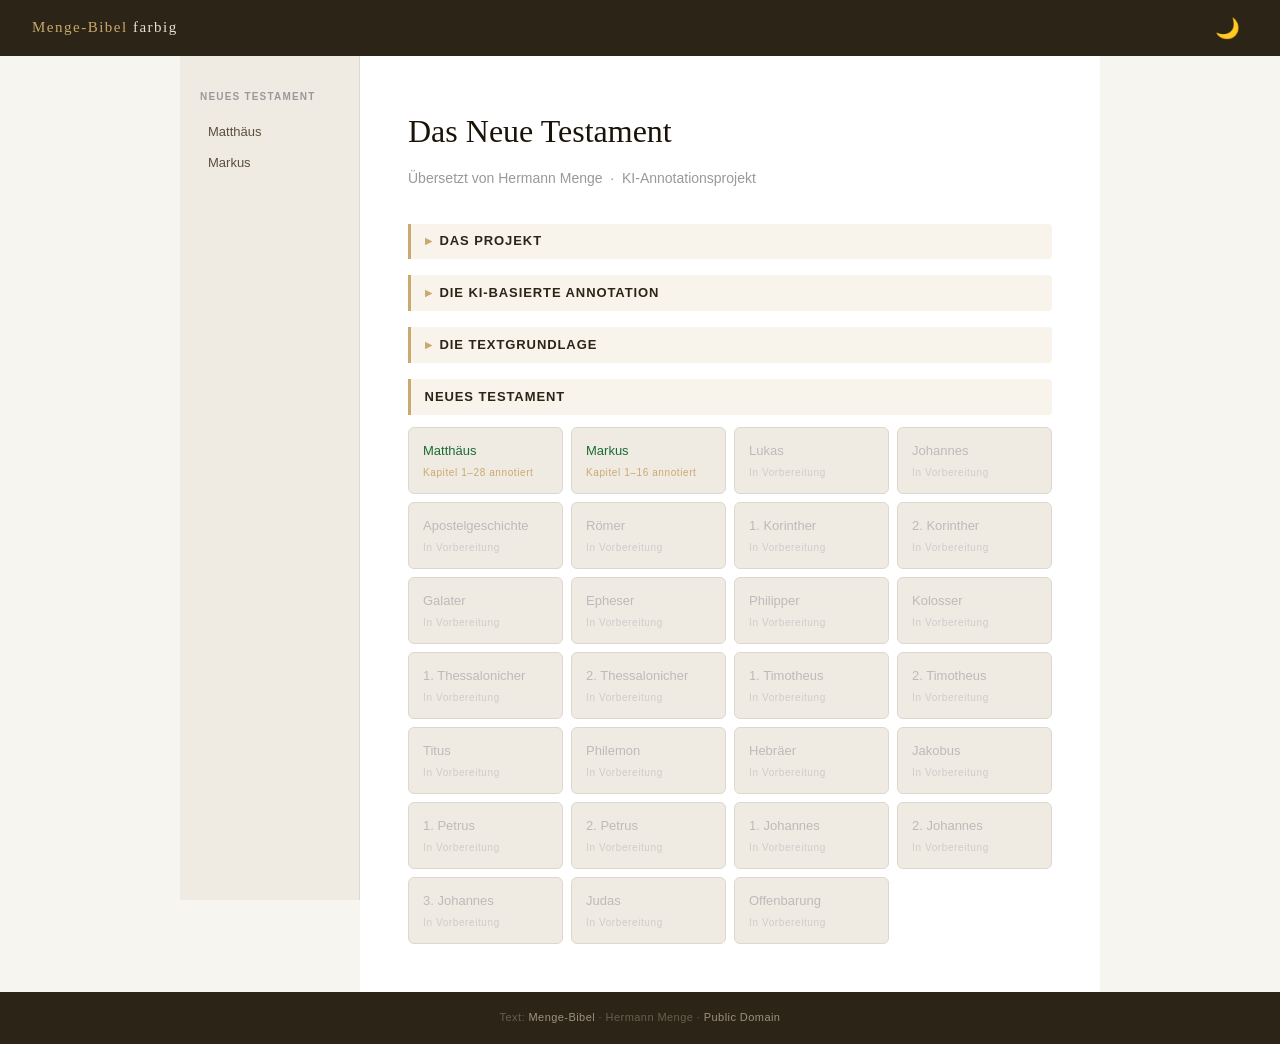
==== commit b0761363: "feat(ui): compact chapter navigation in sidebar The chapter list overflowed the sidebar and ran unde" ====
--- a/index.html
+++ b/index.html
@@ -3,17 +3,16 @@
 <head>
   <meta charset="UTF-8">
   <meta name="viewport" content="width=device-width, initial-scale=1.0">
+  <meta name="google-site-verification" content="jocU2LblN4UCTNcgjGvf_0B8hU5klswKFcv0KDTOTak" />
   <title>Menge-Bibel — Annotationsprojekt</title>
   <link rel="stylesheet" href="style.css">
 </head>
 <body>
 
 <header class="site-header">
+  <button class="hamburger-btn" onclick="toggleSidebar()" aria-label="Navigation">☰</button>
   <a class="site-title" href="index.html"><em>Menge-Bibel</em> farbig</a>
-  <div class="header-mobile-actions">
-    <button class="hamburger-btn" onclick="toggleSidebar()" aria-label="Navigation">☰</button>
-    <button class="theme-btn-mobile" onclick="toggleTheme()" aria-label="Design umschalten">☀️</button>
-  </div>
+  <button class="theme-btn" id="theme-btn" onclick="toggleTheme()" aria-label="Design umschalten">🌙</button>
 </header>
 <div class="sidebar-overlay" id="sidebar-overlay" onclick="toggleSidebar()"></div>
 
@@ -37,7 +36,7 @@
         sondern auch darauf, auf Menschen zu treffen, die für dieses Anliegen Verständnis haben
         könnten. Menschen, die seit vielen Generationen ein Bewusstsein pflegten von göttlicher
         Heiligkeit und den Verstrickungen menschlicher Fehlbarkeit, von Schuld und Sühne,
-        Gerechtigkeit und Vergebung, die einen messianischen Erlöser bereits erwarteten. Und so
+        Gerechtigkeit und Gnade, die einen messianischen Erlöser bereits erwarteten. Und so
         entschied er sich für das Volk Abrahams, Isaaks und Jakobs, des Königs Davids und der
         Propheten, das Volk, mit dem er seine Geschichte mit den Menschen begonnen hatte und mit
         dem er sich seit Jahrhunderten in einer spannungsvollen „On-Off-Liebesbeziehung" verstrickt
@@ -71,32 +70,35 @@
         Mengen unterschiedlichster Texte trainiert wurden, darin statistische Bezüge ermittelt haben
         und auf diese Weise in der Lage sind, Zusammenhänge in und zwischen Texten zu erkennen. Es
         war daher naheliegend, diese Stärke auch bei der Analyse von Bibeltexten nutzbar zu machen.
-        Für dieses Projekt wurden zwei Arten von Texten durch KI farblich hervorgehoben:</p>
+        Für dieses Projekt werden zwei Arten von Texten durch KI farblich hervorgehoben:</p>
 
         <div class="farblegende-inline">
           <span><span class="punkt punkt-rot"></span> <strong>Rot</strong> — direkte Worte und Reden Jesu</span>
           <span><span class="punkt punkt-gruen"></span> <strong>Grün</strong> — Zitate aus und Bezüge zum Alten Testament</span>
         </div>
 
-        <p>Dabei wurde der KI eine jüdisch-zeitgenössische Perspektive vorgegeben und in einem
-        zweistufigen Prozess vorgegangen: Die Annotationsvorschläge eines ersten KI-Agenten wurden
+        <p>Dabei wird der KI eine jüdisch-zeitgenössische Perspektive vorgegeben und in einem
+        zweistufigen Prozess vorgegangen: Die Annotationsvorschläge eines ersten KI-Agenten werden
         einem zweiten Agenten mit unabhängiger Sicht zur Kontrolle übergeben, um so ein
         vollständigeres und korrekteres Bild zu erzeugen. Die Annotation eines Kapitels dauert so
         ca. 20 Minuten.</p>
 
-        <p>Zitate aus dem Alten Testament (AT) wurden als Links hinterlegt, nicht-wörtliche Bezüge
-        mit einem <em>vgl.</em> gekennzeichnet. Die Begründungen für eine Annotation wurden jeweils
-        mit den Verweis-Links abgelegt, über die sie einsehbar bleiben. Wiederholt auftretende
-        Begriffe wurden in der Regel nur beim ersten Auftreten pro Buch annotiert, bis auf wenige
-        Fälle von zentralen Begriffen an wichtigen Stellen. Von den KI-Agenten diskutierte
+        <p>Zitate aus dem Alten Testament (AT) werden als Links hinterlegt, nicht-wörtliche Bezüge
+        mit einem <em>vgl.</em> gekennzeichnet. Die Begründungen für eine Annotation werden jeweils
+        mit den Verweis-Links abgelegt, über die sie einsehbar bleiben. Wiederholt vorkommende
+        Begriffe werden in der Regel nur beim ersten Auftreten pro Buch annotiert, bis auf wenige
+        Ausnahmen von Schlüsselbegriffen an zentralen Stellen. Von den KI-Agenten diskutierte
         Passagen, die letztlich nicht annotiert wurden, bleiben als inaktiv hinterlegt für den Fall
         einer späteren Neu-Diskussion.</p>
 
-        <p>KI ist nicht perfekt und menschliche Korrekturen und Ergänzungen sind daher erforderlich.
-        Neben der Bestätigung jeder Annotation können Annotationen auch von Menschen initiiert
-        werden. Die Quelle einer AT-Annotation ist daher jeweils hinter ihrer Begründung in
-        Klammern angegeben (KI oder Mensch). Unter Umständen wird zukünftig ein Berichtssystem
-        für Leser dazukommen.</p>
+        <p>KI ist nicht perfekt, daher bleiben menschliche Korrekturen und Ergänzungen erforderlich.
+        Neben der Bestätigung jeder Annotation können außerdem Annotationen auch von Menschen initiiert
+        werden. Der Urheber einer AT-Annotation ist daher jeweils hinter ihrer Begründung in
+        Klammern angegeben (KI oder Mensch). Eventuell auffallende fehlende oder fehlerhafte
+        Annotationen können per E-Mail gemeldet werden:
+        <a href="mailto:admin.christian50907@gmail.com">admin.christian50907@gmail.com</a>.
+        Bitte Buch, Kapitel und Vers sowie eine kurze Beschreibung des Anliegens angeben. Die Hinweise
+        werden geprüft und gegebenenfalls in einer künftigen Überarbeitung umgesetzt.</p>
       </div>
     </details>
 
@@ -113,7 +115,7 @@
         von René Hamburger bezogen, das die Texte als Markdown bereitstellt, dann mit den vorab
         berechneten Markierungen und Annotationen versehen und dargestellt. Auf diese Weise wird
         eine Duplikation des Original-Repositories vermieden. Die Original-Fußnoten der
-        Menge-Bibel wurden dabei erhalten und sind als Stern-Markierungen (*) im Text sichtbar.</p>
+        Menge-Bibel wurden dabei erhalten und sind bei ihren Stern-Markierungen (*) im Text lesbar</p>
       </div>
     </details>
 
@@ -162,7 +164,6 @@
       sidebarHtml += `<li><a href="kapitel.html?buch=${buch.id}&kapitel=${erstesKapitel}">${buch.name}</a></li>`;
     }
     sidebarHtml += '</ul>';
-    sidebarHtml += `<div class="theme-toggle"><button onclick="toggleTheme()" id="theme-btn">🌙 Dunkles Design</button></div>`;
     document.getElementById("sidebar-nav").innerHTML = sidebarHtml;
 
     // ── Buch-Grid: verfügbare Bücher in Manifest-Reihenfolge, dann Rest als "bald" ──
@@ -213,8 +214,15 @@
   const isDark = html.getAttribute('data-theme') === 'dark';
   html.setAttribute('data-theme', isDark ? 'light' : 'dark');
   localStorage.setItem('theme', isDark ? 'light' : 'dark');
+  setzeThemeIcon();
+}
+
+// Header-Button zeigt das Ziel-Design: 🌙 im hellen, ☀️ im dunklen Design
+function setzeThemeIcon() {
+  const isDark = document.documentElement.getAttribute('data-theme') === 'dark';
   const btn = document.getElementById('theme-btn');
-  if (btn) btn.textContent = isDark ? '🌙 Dunkles Design' : '☀️ Helles Design';
+  btn.textContent = isDark ? '☀️' : '🌙';
+  btn.title = isDark ? 'Helles Design' : 'Dunkles Design';
 }
 
 function toggleSidebar() {
@@ -231,6 +239,7 @@
   if (saved === 'dark') {
     document.documentElement.setAttribute('data-theme', 'dark');
   }
+  setzeThemeIcon();
 })();
 </script>
 
--- a/style.css
+++ b/style.css
@@ -39,7 +39,7 @@
   height: 56px;
   display: flex;
   align-items: center;
-  justify-content: space-between;
+  gap: 4px;
   position: sticky;
   top: 0;
   z-index: 100;
@@ -51,6 +51,7 @@
   letter-spacing: 0.1em;
   color: var(--farbe-header-text);
   text-decoration: none;
+  margin-right: auto; /* schiebt den Hell/Dunkel-Button an den rechten Rand */
 }
 .site-title em { color: var(--farbe-gold); font-style: normal; }
 .site-nav { display: flex; gap: 1.5rem; align-items: center; }
@@ -67,8 +68,8 @@
 /* --- Layout (2-spaltig) --- */
 .layout {
   display: grid;
-  grid-template-columns: 220px 1fr;
-  max-width: 960px;
+  grid-template-columns: 180px 1fr;
+  max-width: 920px;
   margin: 0 auto;
   min-height: calc(100vh - 56px - 52px);
 }
@@ -77,7 +78,7 @@
 .sidebar-nav {
   background: var(--farbe-sidebar);
   border-right: 1px solid var(--farbe-border);
-  padding: 2rem 1.25rem 4rem;
+  padding: 2rem 1.25rem;
   position: sticky;
   top: 56px;
   height: calc(100vh - 56px);
@@ -107,6 +108,54 @@
 .book-list a:hover { background: #e0d8cc; }
 .book-list a.aktiv {
   background: var(--farbe-header);
+  color: var(--farbe-header-text);
+}
+
+/* --- Aufklappbare Bücher mit Kapitel-Raster (Sidebar kapitel.html) --- */
+.buch-eintrag { margin-bottom: 2px; }
+.buch-eintrag > summary {
+  list-style: none; /* Browsereigenen Pfeil entfernen */
+  font-family: var(--schrift-ui);
+  font-size: 13px;
+  color: #5a4e3c;
+  padding: 4px 8px;
+  border-radius: 4px;
+  cursor: pointer;
+  user-select: none;
+}
+.buch-eintrag > summary::-webkit-details-marker { display: none; }
+.buch-eintrag > summary::before {
+  content: '▶';
+  font-size: 9px;
+  color: var(--farbe-gold);
+  margin-right: 7px;
+  display: inline-block;
+  transition: transform 0.2s ease;
+}
+.buch-eintrag[open] > summary::before { transform: rotate(90deg); }
+.buch-eintrag[open] > summary { font-weight: 600; }
+.buch-eintrag > summary:hover { background: #e0d8cc; }
+.kapitel-raster {
+  display: grid;
+  grid-template-columns: repeat(auto-fill, minmax(28px, 1fr)); /* 180px-Leiste → 4 Spalten */
+  gap: 4px;
+  padding: 4px 0 10px 8px;
+}
+.kapitel-raster a {
+  font-family: var(--schrift-ui);
+  font-size: 12px;
+  line-height: 1.4;
+  color: #5a4e3c;
+  text-decoration: none;
+  text-align: center;
+  padding: 3px 0;
+  border: 1px solid var(--farbe-border);
+  border-radius: 4px;
+}
+.kapitel-raster a:not(.aktiv):hover { background: #e0d8cc; }
+.kapitel-raster a.aktiv {
+  background: var(--farbe-header);
+  border-color: var(--farbe-header);
   color: var(--farbe-header-text);
 }
 
@@ -300,11 +349,15 @@
   border-right: 5px solid transparent;
   border-top: 5px solid var(--farbe-header);
 }
-/* Hover (Desktop) + Tap (Mobile) */
-.at-tooltip-wrap:hover .at-tooltip-text,
+/* Tap (Mobile) bzw. Klick — per Klasse aus kapitel.html */
 .at-tooltip-wrap.tooltip-offen .at-tooltip-text,
-.fn-wrap:hover .fn-popup,
 .fn-wrap.tooltip-offen .fn-popup { display: block; }
+/* Hover nur auf Geräten, die wirklich hovern können — sonst hält iOS den
+   Hover-Zustand fest und schluckt den ersten Tap */
+@media (hover: hover) {
+  .at-tooltip-wrap:hover .at-tooltip-text,
+  .fn-wrap:hover .fn-popup { display: block; }
+}
 
 /* Gespiegelt wenn Tooltip rechts aus dem Fenster liefe */
 .at-tooltip-wrap.tooltip-flip .at-tooltip-text,
@@ -318,47 +371,23 @@
   margin-left: 3px;
 }
 
-/* --- Dark-Mode-Toggle (Sidebar unten) --- */
-.theme-toggle {
-  position: absolute;
-  bottom: 1.5rem;
-  left: 1.25rem;
-  right: 1.25rem;
-}
-.theme-toggle button {
-  font-family: var(--schrift-ui);
-  font-size: 12px;
-  color: #888;
+/* --- Header-Buttons: Hamburger (nur mobil, links) + Hell/Dunkel (rechts) --- */
+.hamburger-btn,
+.theme-btn {
   background: none;
-  border: 1px solid var(--farbe-border);
-  border-radius: 4px;
-  padding: 5px 10px;
+  border: none;
+  color: #a09080;
+  font-size: 20px;
   cursor: pointer;
-  width: 100%;
-  text-align: left;
-}
-.theme-toggle button:hover { color: var(--farbe-text); border-color: #888; }
-
-/* --- Mobile Header-Aktionen (Hamburger + Dark-Toggle) --- */
-.header-mobile-actions { display: none; }
+  padding: 4px 8px;
+  line-height: 1;
+}
+.hamburger-btn:hover,
+.theme-btn:hover { color: var(--farbe-header-text); }
+.hamburger-btn { display: none; }
 @media (max-width: 900px) {
-  .header-mobile-actions {
-    display: flex;
-    align-items: center;
-    gap: 4px;
-  }
-  .hamburger-btn,
-  .theme-btn-mobile {
-    background: none;
-    border: none;
-    color: #a09080;
-    font-size: 20px;
-    cursor: pointer;
-    padding: 4px 8px;
-    line-height: 1;
-  }
-  .hamburger-btn:hover,
-  .theme-btn-mobile:hover { color: var(--farbe-header-text); }
+  .site-header { padding: 0 0.75rem; }
+  .hamburger-btn { display: inline-block; }
 }
 
 /* --- Sidebar-Overlay (Mobile) --- */
@@ -394,12 +423,23 @@
   background: rgba(201, 169, 110, 0.08);
 }
 [data-theme="dark"] .abschnitt-titel { color: #c4b89a; }
-[data-theme="dark"] .index-content p { color: #a89880; }
+[data-theme="dark"] .index-content p { color: var(--farbe-text); }
 [data-theme="dark"] .index-content h1 { color: var(--farbe-header-text); }
-[data-theme="dark"] .index-content .untertitel { color: #7a6e5e; }
+[data-theme="dark"] .index-content .untertitel { color: #a89880; }
+[data-theme="dark"] .farblegende-inline { color: #a89880; }
 [data-theme="dark"] .book-list a { color: #a89880; }
 [data-theme="dark"] .book-list a:hover { background: #2e2a24; color: #d4c9b5; }
 [data-theme="dark"] .sidebar-nav h4 { color: #6a5e4e; }
+[data-theme="dark"] .buch-eintrag > summary,
+[data-theme="dark"] .kapitel-raster a:not(.aktiv) { color: #a89880; }
+[data-theme="dark"] .buch-eintrag > summary:hover,
+[data-theme="dark"] .kapitel-raster a:not(.aktiv):hover { background: #2e2a24; color: #d4c9b5; }
+/* Header-Farbe hebt sich im Dunkelmodus kaum von der Sidebar ab → Gold */
+[data-theme="dark"] .kapitel-raster a.aktiv {
+  background: var(--farbe-gold);
+  border-color: var(--farbe-gold);
+  color: var(--farbe-seite);
+}
 
 /* --- Footer --- */
 .site-footer {
@@ -481,9 +521,9 @@
   margin-bottom: 2rem;
 }
 .index-content p {
-  font-size: 15px;
+  font-size: 16px;
   line-height: 1.8;
-  color: #444;
+  color: var(--farbe-text);
   max-width: 640px;
   margin-bottom: 1rem;
 }
@@ -535,5 +575,11 @@
   }
   .main-content { padding: 1.5rem; border: none; max-width: 100%; }
   .index-content { grid-column: 1; padding: 1.5rem; }
-  .theme-toggle { display: none; } /* Im Header-Button bereits vorhanden */
-}
+  /* Größere Tippflächen für Touch */
+  .buch-eintrag > summary { font-size: 15px; padding: 8px; }
+  .kapitel-raster {
+    grid-template-columns: repeat(auto-fill, minmax(44px, 1fr));
+    gap: 6px;
+  }
+  .kapitel-raster a { font-size: 15px; padding: 9px 0; }
+}
